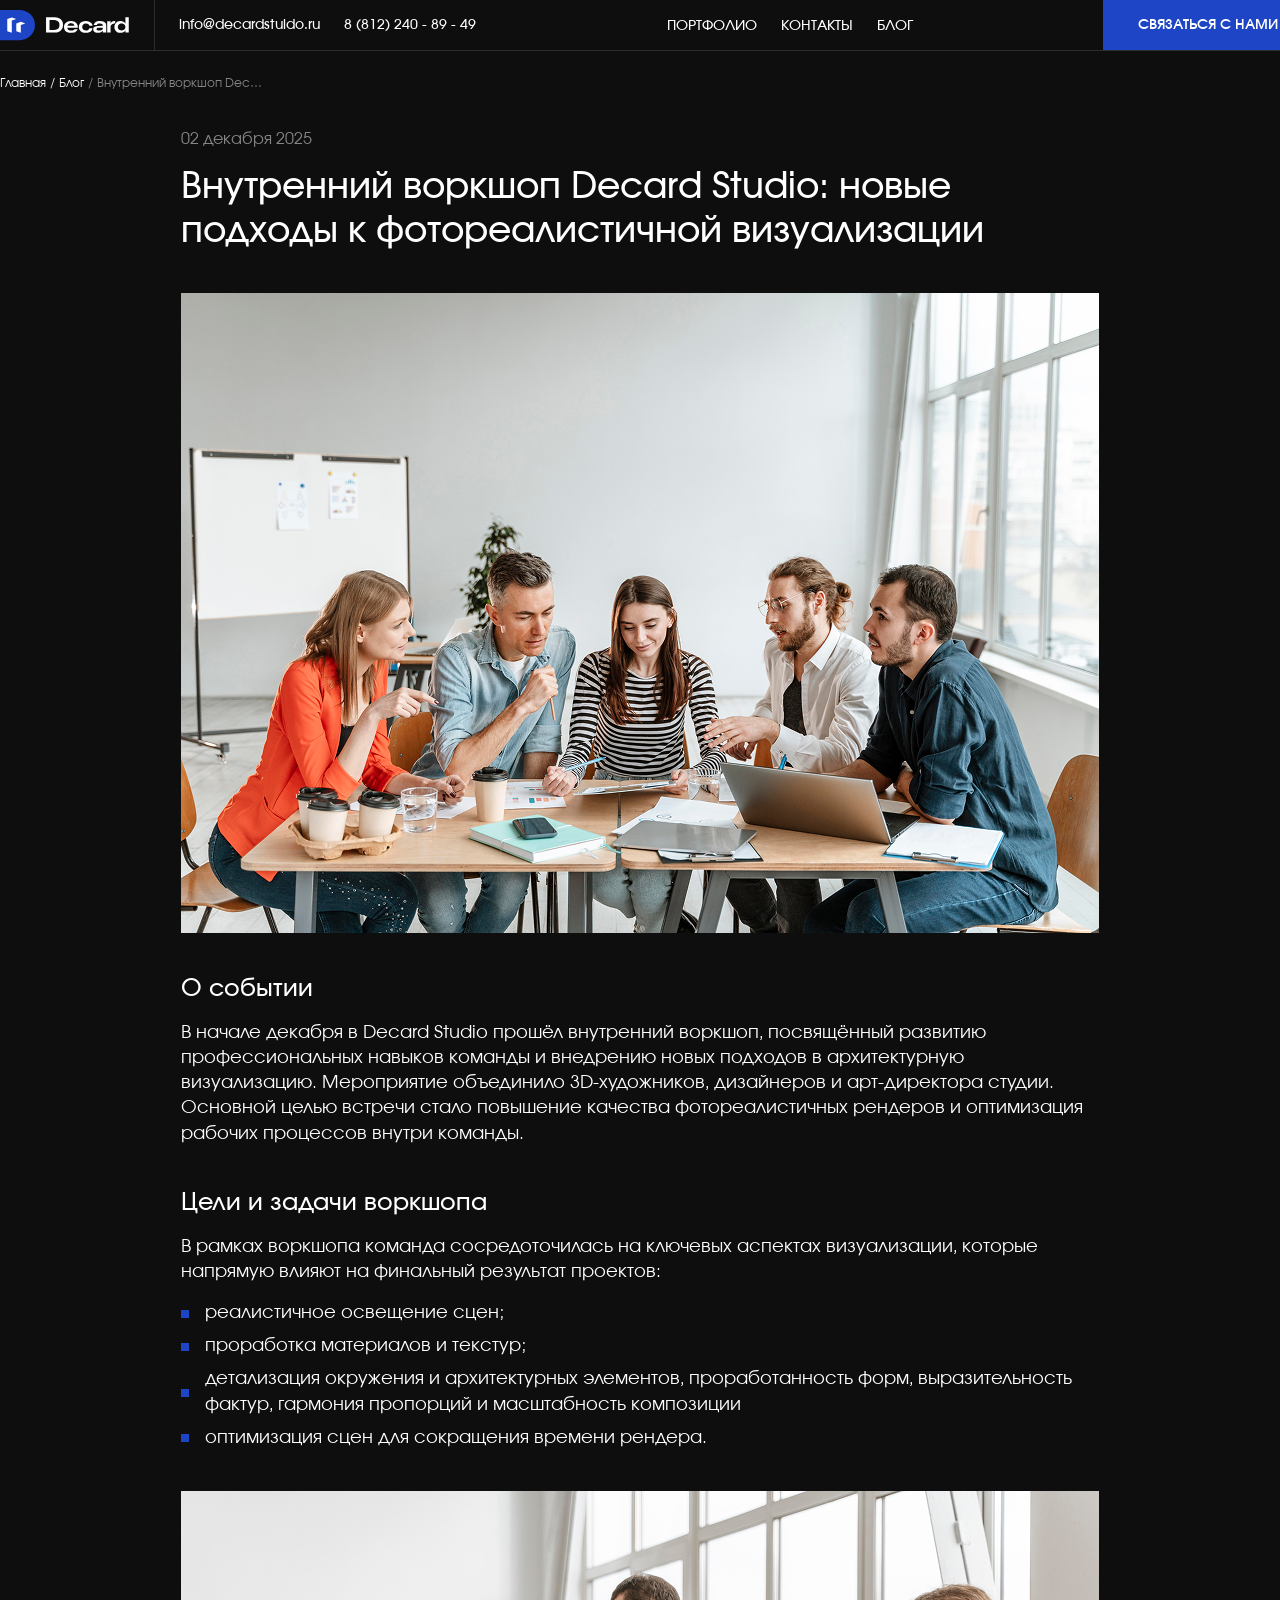
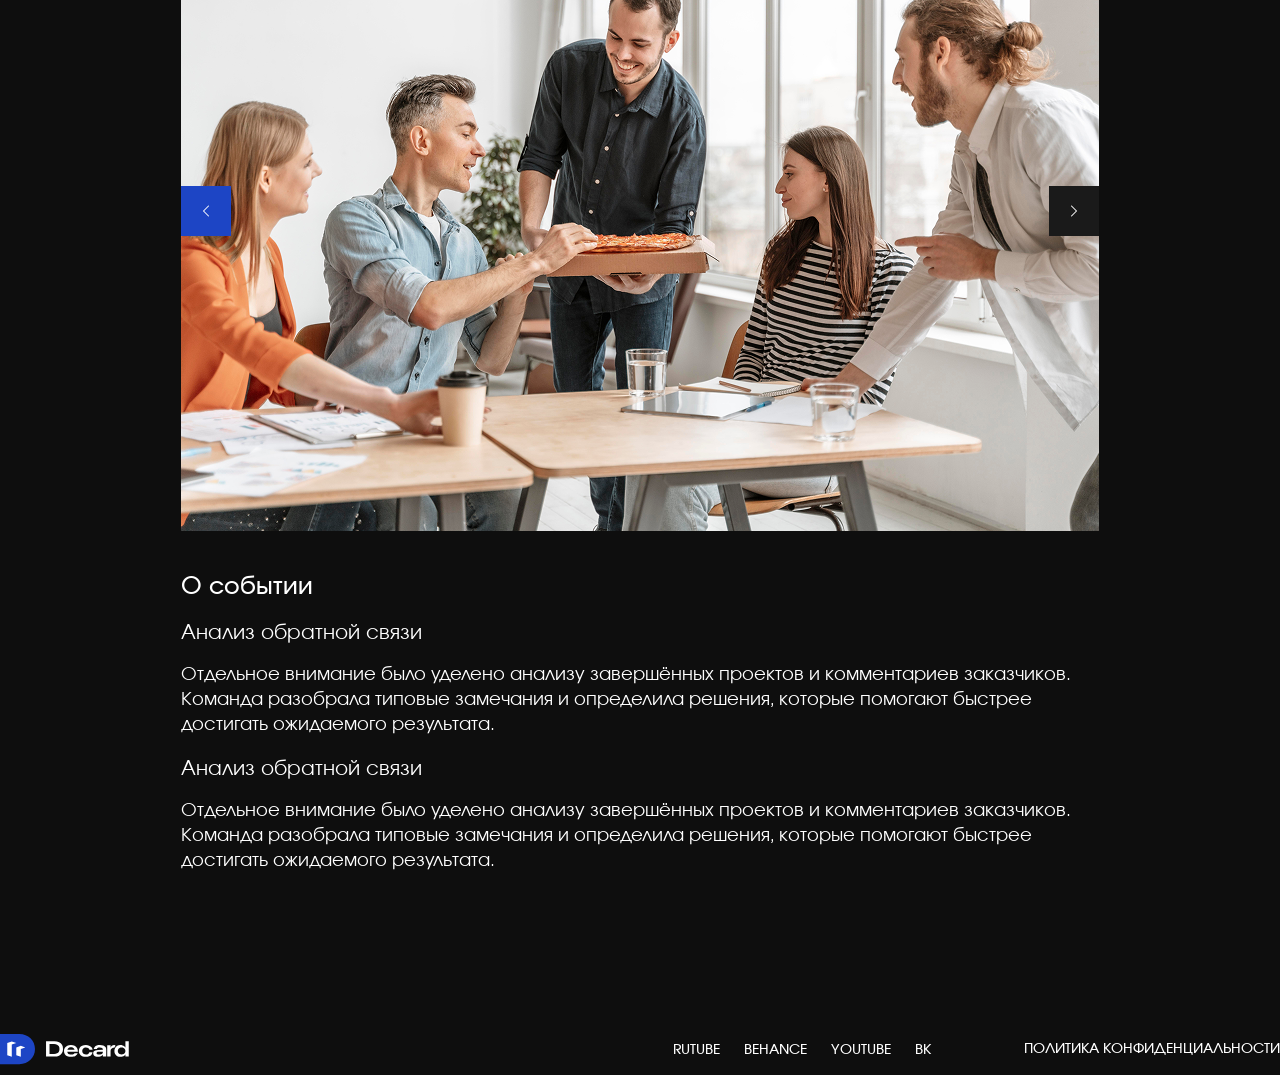
==== article.html @ 64c92d72 "added article" ====
<!DOCTYPE html>
<html lang="en">
<head>
    <meta charset="UTF-8">
    <meta name="viewport" content="width=device-width, initial-scale=1.0">
    <link rel="stylesheet" href="global.css">
    <link rel="stylesheet" href="article.css">
    <link rel="stylesheet" href="header.css">
    <link rel="stylesheet" href="footer.css">
    <title>Decard</title>
</head>
<body>
<header class="header">
    <div class="container">
        <div class="header-wrapper">
            <img src="assets/images/header-logo.svg" alt="">
            <div class="header-separator"></div>
            <a href="mailto:info@decardstuido.ru">info@decardstuido.ru</a>
            <a href="tel:8(812)240-89-49">8 (812) 240 - 89 - 49</a></div>
        <nav>
            <ul class="header-list">
                <li><a href="">ПОРТФОЛИО</a></li>
                <li><a href="">КОНТАКТЫ</a></li>
                <li><a href="">БЛОГ</a></li>
            </ul>
        </nav>
        <button class="header-btn" type="button" data-modal-open="contact">связаться с нами</button>

        <div class="modal" id="contact-modal" aria-hidden="true">
            <div class="modal__overlay" data-modal-close tabindex="-1"></div>

            <div class="modal__dialog" role="dialog" aria-modal="true" aria-labelledby="contact-modal-title">
                <button class="modal__close" type="button" aria-label="Закрыть" data-modal-close>
                    <svg width="35" height="35" viewBox="0 0 35 35" fill="none" xmlns="http://www.w3.org/2000/svg">
                        <path d="M33.7492 0.750013L0.75084 33.7483M0.750841 0.750012L33.7492 33.7483" stroke="white"
                              stroke-width="1.5" stroke-linecap="round" stroke-linejoin="round"/>
                    </svg>
                </button>

                <div class="modal__content">
                    <div class="modal__kicker">готовы обсудить задачу?</div>
                    <h2 class="modal__title" id="contact-modal-title">
                        Оставьте заявку —<br/>
                        мы подберём решение<br/>
                        и предложим оптимальную стоимость.
                    </h2>

                    <form class="modal__form">
                        <label class="modal__field">
                            <input type="text" name="name" placeholder="Ваше имя" autocomplete="name"/>
                        </label>

                        <label class="modal__field">
                            <input type="tel" name="phone" placeholder="Ваш телефон" autocomplete="tel"/>
                        </label>

                        <label class="modal__agree">
                            <input type="checkbox"/>
                            <span>
            Я даю согласие на обработку персональных данных, файлов cookie, принимаю условия Соглашения об обработке персональных данных пользователей и разрешаю передачу данных сервису «Яндекс.Метрика».
          </span>
                        </label>

                        <button class="modal__submit" type="submit">отправить</button>
                    </form>
                </div>
            </div>
        </div>
    </div>
</header>
<main>
    <div class="container">
        <div class="links-wrapper article-links">
            <a href="index.html">Главная</a>
            <span>/</span>
            <a href="blog.html">Блог</a>
            <span class="last">/</span>
            <a href="blog.html">Внутренний воркшоп Decard Studio: новые подходы к фотореалистичной визуализации</a>
        </div>
    </div>
    <section class="article">
        <div class="container">
            <div class="article-wrapper">
                <div>
                    <span class="article-data">02 декабря 2025</span>
                    <h2 class="article-title">Внутренний воркшоп Decard Studio: новые подходы к фотореалистичной
                        визуализации</h2>
                </div>
                <img src="assets/images/article-1.png" alt="">
                <div><h3 class="article-subtitle">О событии</h3>
                    <p class="article-desc">В начале декабря в Decard Studio прошёл внутренний воркшоп, посвящённый
                        развитию
                        профессиональных навыков команды и внедрению новых подходов в архитектурную визуализацию.
                        Мероприятие объединило 3D-художников, дизайнеров и арт-директора студии.
                        Основной целью встречи стало повышение качества фотореалистичных рендеров и оптимизация рабочих
                        процессов внутри команды.</p></div>
                <div><h3 class="article-subtitle">Цели и задачи воркшопа</h3>
                    <p class="article-desc">В рамках воркшопа команда сосредоточилась на ключевых аспектах визуализации,
                        которые напрямую влияют на финальный результат проектов:</p>
                    <ul class="article-list">
                        <li>реалистичное освещение сцен;</li>
                        <li>проработка материалов и текстур;</li>
                        <li>детализация окружения и архитектурных элементов, проработанность форм, выразительность
                            фактур,
                            гармония пропорций и масштабность композиции
                        </li>
                        <li>оптимизация сцен для сокращения времени рендера.</li>
                    </ul>
                </div>
                <img src="assets/images/article-2.png" alt="">
                <div>
                    <h3 class="article-subtitle">О событии</h3>
                    <h4 class="article-text">Анализ обратной связи</h4>
                    <p class="article-desc">Отдельное внимание было уделено анализу завершённых проектов и комментариев
                        заказчиков. Команда разобрала типовые замечания и определила решения, которые помогают быстрее
                        достигать ожидаемого результата.</p>
                    <h4 class="article-text">Анализ обратной связи</h4>
                    <p class="article-desc">Отдельное внимание было уделено анализу завершённых проектов и комментариев
                        заказчиков. Команда разобрала типовые замечания и определила решения, которые помогают быстрее
                        достигать ожидаемого результата.</p></div>
            </div>
        </div>
    </section>
</main>
<footer class="footer">
    <div class="container">
        <img src="assets/images/header-logo.svg" alt="">
        <div class="footer-wrapper">
            <ul class="footer-list">
                <li><a href="">RUTUBE</a></li>
                <li><a href="">BEHANCE</a></li>
                <li><a href="">YOUTUBE</a></li>
                <li><a href="">ВК</a></li>
            </ul>
            <a class="footer-politics" href="">Политика конфиденциальности</a></div>
    </div>
</footer>
<script src="modal.js"></script>
</body>
</html>
---- global.css ----
* {
    padding: 0;
    margin: 0;
    box-sizing: border-box;
}

a {
    text-decoration: none;
    color: inherit;
}

ul {
    list-style: none;
}

input {
    border: none;
    background: none;
    font-family: Involve, sans-serif;
    outline: none;
}

button {
    border: none;
    background: none;
    font-family: Involve, sans-serif;
    cursor: pointer;
}

html {
    scroll-behavior: smooth;
}

:root {
    --color-main-white: #fff;
    --color-line-border: #2d2d2d;
    --color-bg-black: #0e0e0e;
    --color-main-decard: #1d45c5;
    --color-text-secondary: #868686;
    --color-text-disableinput: rgba(255, 255, 255, 0.3);
    --color-red: #ed2e23;
    --color-line-tag: #454545;
    --color-btn-arrow: #1a1a1a;
}

@font-face {
    font-family: 'Involve';
    src: url('assets/fonts/Involve-Regular.woff2') format('woff2');
    font-weight: 400;
    font-style: normal;
}

@font-face {
    font-family: 'Involve';
    src: url('assets/fonts/Involve-Medium.woff2') format('woff2');
    font-weight: 500;
    font-style: normal;
}

@font-face {
    font-family: 'Involve';
    src: url('assets/fonts/Involve-SemiBold.woff2') format('woff2');
    font-weight: 600;
    font-style: normal;
}

body {
    font-family: 'Involve' , sans-serif;
    background: var(--color-bg-black);
}

.container {
    margin: 0 auto;
    max-width: 1856px;
}

.links-wrapper {
    margin-top: 32px;
    display: flex;
    gap: 4px;
}

.links-wrapper a {
    font-weight: 400;
    font-size: 14px;
    color: var(--color-main-white);
}

.links-wrapper span {
    font-weight: 400;
    font-size: 14px;
    color: var(--color-main-white);
}

.links-wrapper .last {
    font-weight: 400;
    font-size: 14px;
    color: var(--color-text-secondary);
}

.links-wrapper a:last-child {
    font-weight: 400;
    font-size: 14px;
    color: var(--color-text-secondary);
}

.title {
    margin-top: 32px;
    font-weight: 500;
    font-size: 48px;
    line-height: 120%;
    color: var(--color-main-white);
}

@media screen and (max-width: 1920px) {
    .container {
        max-width: 1376px;
    }

    .links-wrapper {
        margin-top: 24px;
    }

    .links-wrapper a {
        font-size: 12px;
    }

    .links-wrapper span {
        font-size: 12px;
    }

    .links-wrapper .last {
        font-size: 12px;
    }

    .links-wrapper a:last-child {
        font-size: 12px;
    }

    .title {
        margin-top: 19px;
        font-size: 40px;
    }
}
---- article.css ----
.article-links {
    width: 276px;
}

.article-links a:last-child {
    overflow: hidden;
    text-overflow: ellipsis;
    white-space: nowrap;
    flex: 1;
}

.article {
    margin-top: 29px;
    margin-bottom: 150px;
}

.article-wrapper {
    margin: 0 auto;
    max-width: 918px;
    display: flex;
    flex-direction: column;
    gap: 40px;
}

.article-data {
    font-weight: 400;
    font-size: 16px;
    line-height: 140%;
    color: var(--color-text-secondary);
}

.article-title {
    margin-top: 16px;
    font-weight: 500;
    font-size: 36px;
    line-height: 120%;
    color: var(--color-main-white);
}

.article-subtitle {
    font-weight: 500;
    font-size: 24px;
    color: var(--color-main-white);
}

.article-desc {
    margin-top: 16px;
    font-weight: 400;
    font-size: 18px;
    line-height: 140%;
    color: var(--color-main-white);
}

.article-text {
    margin-top: 16px;
    font-weight: 400;
    font-size: 20px;
    line-height: 140%;
    color: var(--color-main-white);
}

.article-list {
    margin-top: 16px;
    font-weight: 400;
    font-size: 18px;
    line-height: 140%;
    color: var(--color-main-white);
    display: flex;
    flex-direction: column;
    gap: 8px;
}

.article-list li {
    padding-left: 24px;
    position: relative;
}

.article-list li::before {
    position: absolute;
    content: "";
    top: 50%;
    transform: translateY(-50%);
    left: 0;
    width: 8px;
    height: 8px;
    background: var(--color-main-decard);
}

@media screen and (max-width: 1920px) {
    .article-links {
        width: 267px;
    }

    .article {
        margin-top: 37px;
    }
}
---- header.css ----
.header {
    border-bottom: 1px solid var(--color-line-border);
}

.header .container {
    display: flex;
    justify-content: space-between;
    align-items: center;
}

.header-wrapper {
    display: flex;
    gap: 24px;
    align-items: center;
}

.header-wrapper a {
    font-weight: 500;
    font-size: 14px;
    text-align: right;
    color: var(--color-main-white);
}

.header-separator {
    background: var(--color-line-border);
    width: 1px;
    height: 50px;
}

.header-list {
    display: flex;
    gap: 24px;
    align-items: center;
}

.header-list a {
    font-weight: 500;
    font-size: 14px;
    color: var(--color-main-white);
}

.header-btn {
    margin-right: -32px;
    display: flex;
    align-items: center;
    justify-content: center;
    padding: 15px 0;
    width: 209px;
    height: 50px;
    font-weight: 600;
    font-size: 14px;
    text-transform: uppercase;
    text-align: center;
    color: var(--color-main-white);
    background: var(--color-main-decard);
}

.modal-open{
    overflow:hidden;
}

.modal{
    position:fixed;
    inset:0;
    z-index:9999;
    display:none;
}

.modal.is-open{
    display:block;
}

.modal__overlay{
    position:absolute;
    inset:0;
    background: rgba(14, 14, 14, 0.5);
}

.modal__dialog{
    position:absolute;
    top:0;
    right: 0;
    width:700px;
    height:100vh;
    background: var(--color-main-decard);
    overflow:hidden;
}

.modal__close{
    position:absolute;
    top:20px;
    right:32px;
    width:80px;
    height:80px;
    cursor:pointer;
}

.modal__content{
    padding:40px;
    height:100%;
    display:flex;
    flex-direction:column;
    gap:32px;
}

.modal__kicker{
    font-weight: 500;
    font-size: 16px;
    text-transform: uppercase;
    color: var(--color-main-white);
}

.modal__title{
    max-width: 555px;
    font-weight: 500;
    font-size: 40px;
    line-height: 120%;
    color: var(--color-main-white);
}

.modal__form{
    margin-top:auto;
    display:flex;
    flex-direction:column;
    gap:16px;
}

.modal__field input{
    width:100%;
    padding:35px 0 16px 0;
    border-bottom: 1px solid var(--color-main-white);
    font-weight: 400;
    font-size: 24px;
    line-height: 120%;
    color: var(--color-main-white);
}
.modal__field input::placeholder{
    color: var(--color-text-disableinput);
}

.modal__agree{
    margin-top:8px;
    display:flex;
    gap:12px;
    align-items:flex-start;
    font-weight: 400;
    font-size: 16px;
    line-height: 140%;
    color: var(--color-main-white);
}

.modal__submit{
    margin-top:16px;
    padding: 15px 0;
    display: flex;
    align-items: center;
    justify-content: center;
    font-weight: 600;
    font-size: 14px;
    text-transform: uppercase;
    text-align: center;
    color: var(--color-bg-black);
    background: var(--color-main-white);
    width: 209px;
    height: 50px;
}

@media screen and (max-width: 1920px) {

    .modal__dialog{
        width:600px;
    }

    .modal__close{
        right:20px;
        width:64px;
        height:64px;
    }

    .modal__close svg {
        width: 28px;
        height: 28px;
    }

    .modal__content{
        padding:32px;
        gap:16px;
    }

    .modal__kicker{
        font-size: 14px;
    }

    .modal__title{
        max-width: 464px;
        font-size: 32px;
    }

    .modal__form{
        gap:12px;
    }

    .modal__field input{
        padding:26px 0 12px 0;
        font-size: 18px;
    }

    .modal__agree{
        margin-top: 12px;
        gap:8px;
        font-size: 12px;
    }

    .modal__submit{
        margin-top:12px;
    }
}
---- footer.css ----
.footer {
    padding: 10px 0;
}

.footer .container {
    display: flex;
    align-items: center;
    justify-content: space-between;
}

.footer-wrapper {
    display: flex;
    align-items: center;
    gap: 392px;
}

.footer-politics {
    font-weight: 500;
    font-size: 14px;
    text-transform: uppercase;
    text-align: right;
    color: var(--color-main-white);
}

.footer-list {
    display: flex;
    gap: 24px;
    align-items: center;
}

.footer-list a {
    font-weight: 500;
    font-size: 14px;
    color: var(--color-main-white);
}

@media screen and (max-width: 1920px) {
    .footer-wrapper {
        gap: 93px;
    }
}
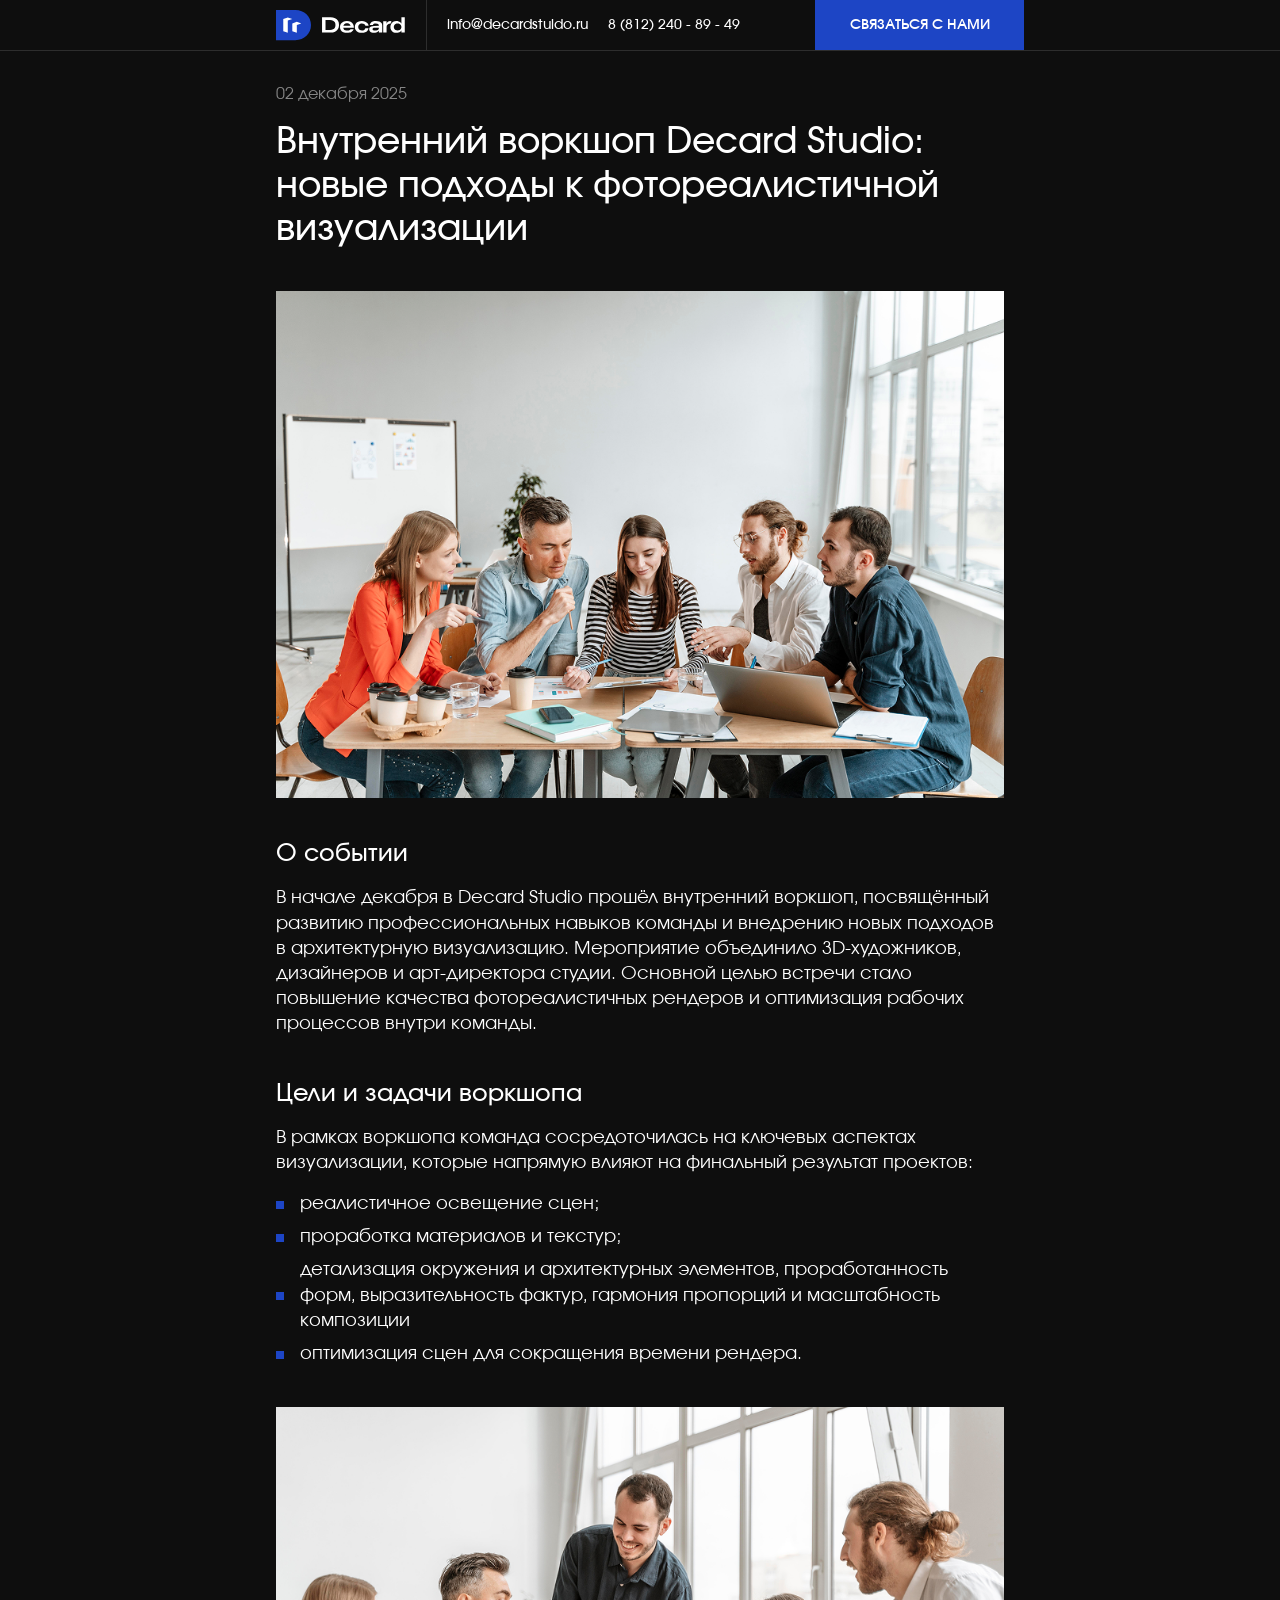
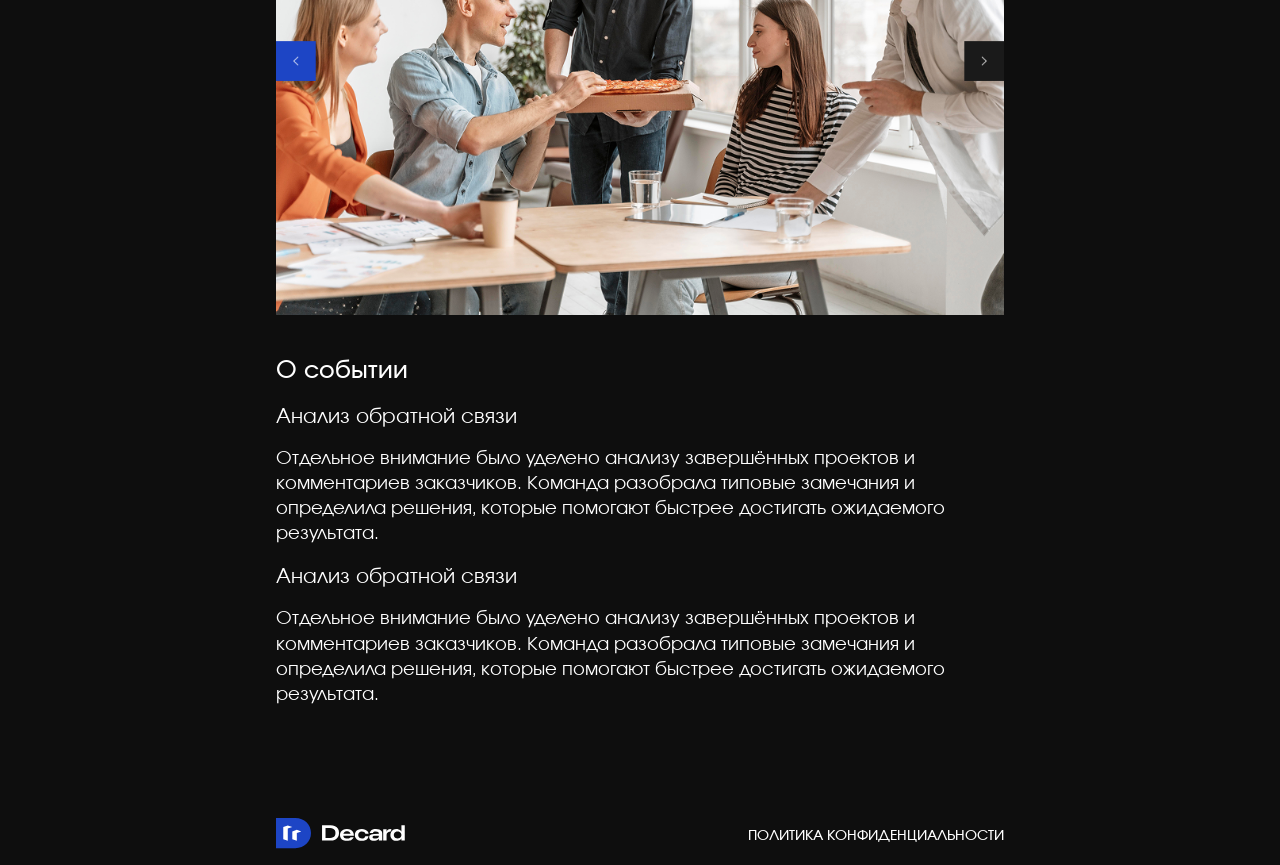
==== commit 36077ba3: "added mobile v-2" ====
--- a/article.html
+++ b/article.html
@@ -19,9 +19,9 @@
             <a href="tel:8(812)240-89-49">8 (812) 240 - 89 - 49</a></div>
         <nav>
             <ul class="header-list">
-                <li><a href="">ПОРТФОЛИО</a></li>
-                <li><a href="">КОНТАКТЫ</a></li>
-                <li><a href="">БЛОГ</a></li>
+                <li><a href="portfolio.html">ПОРТФОЛИО</a></li>
+                <li><a href="contacts.html">КОНТАКТЫ</a></li>
+                <li><a href="blog.html">БЛОГ</a></li>
             </ul>
         </nav>
         <button class="header-btn" type="button" data-modal-open="contact">связаться с нами</button>
@@ -124,17 +124,20 @@
 </main>
 <footer class="footer">
     <div class="container">
-        <img src="assets/images/header-logo.svg" alt="">
+        <picture>
+            <source media="(max-width:727px)" srcset="assets/images/header-logoMob.svg">
+            <img src="assets/images/header-logo.svg" alt="">
+        </picture>
         <div class="footer-wrapper">
             <ul class="footer-list">
-                <li><a href="">RUTUBE</a></li>
-                <li><a href="">BEHANCE</a></li>
-                <li><a href="">YOUTUBE</a></li>
-                <li><a href="">ВК</a></li>
+                <li><a href="https://rutube.ru/channel/27016904/">RUTUBE</a></li>
+                <li><a href="https://www.behance.net/decardstudio">BEHANCE</a></li>
+                <li><a href="https://www.youtube.com/channel/UC_WUnhmQpvnXn4dGqW0dFTA">YOUTUBE</a></li>
             </ul>
             <a class="footer-politics" href="">Политика конфиденциальности</a></div>
     </div>
 </footer>
+
 <script src="modal.js"></script>
 </body>
 </html>
--- a/global.css
+++ b/global.css
@@ -112,7 +112,77 @@
     color: var(--color-main-white);
 }
 
-@media screen and (max-width: 1920px) {
+.cookie{
+    position: fixed;
+    left: 20px;
+    bottom: 20px;
+    width: 930px;
+    z-index: 9999;
+    opacity: 0;
+    pointer-events: none;
+    transition: opacity .25s ease, transform .25s ease;
+}
+
+.cookie.is-open{
+    opacity: 1;
+    pointer-events: auto;
+}
+
+.cookie__content{
+    position: relative;
+    background: var(--color-main-decard);
+    color: var(--color-main-white);
+    padding: 32px 0 24px 32px;
+    display: grid;
+    gap: 24px;
+}
+
+.cookie__text{
+    font-weight: 400;
+    font-size: 20px;
+    line-height: 140%;
+    color: var(--color-main-white);
+    max-width: 776px;
+}
+
+.cookie__actions{
+    display: flex;
+    gap: 16px;
+}
+
+.cookie__btn{
+    height: 50px;
+    display: flex;
+    align-items: center;
+    justify-content: center;
+    width: 209px;
+    font-weight: 600;
+    font-size: 14px;
+    text-transform: uppercase;
+    text-align: center;
+    color: var(--color-bg-black);
+    background: var(--color-main-white);
+}
+
+.cookie__btn--ghost{
+    color: var(--color-main-white);
+    background: none;
+    border: 1px solid var(--color-main-white);
+}
+
+.cookie__close{
+    display: flex;
+    justify-content: center;
+    align-items: center;
+    position: absolute;
+    top: 20px;
+    right: 20px;
+    width: 48px;
+    height: 48px;
+    cursor: pointer;
+}
+
+@media screen and (max-width: 1919px) {
     .container {
         max-width: 1376px;
     }
@@ -142,3 +212,84 @@
         font-size: 40px;
     }
 }
+
+@media screen and (max-width: 1375px) {
+    .container {
+        max-width: 728px;
+    }
+
+    .links-wrapper {
+        display: none;
+    }
+
+    .title {
+        margin-top: 32px;
+        font-size: 40px;
+    }
+
+    .cookie{
+        width: 728px;
+    }
+
+    .cookie__content{
+        padding: 32px;
+    }
+
+    .cookie__text{
+        font-size: 14px;
+        max-width: 569px;
+    }
+
+}
+
+@media screen and (max-width: 727px) {
+    .container {
+        margin: 0 auto;
+        max-width: none;
+        padding: 0 20px;
+    }
+
+    .links-wrapper {
+        display: none;
+    }
+
+    .title {
+        margin-top: 32px;
+        font-size: 24px;
+    }
+
+    .cookie{
+        position: fixed;
+        left: 20px;
+        bottom: 20px;
+        max-width: 335px;
+    }
+
+    .cookie__content{
+        padding: 20px;
+        gap: 20px;
+    }
+
+    .cookie__text{
+        font-size: 14px;
+        max-width: 232px;
+    }
+
+    .cookie__actions{
+        gap: 20px;
+    }
+
+    .cookie__btn{
+        width: 138px;
+    }
+
+    .cookie__close{
+        right: 24px;
+        width: 32px;
+        height: 32px;
+    }
+
+    .cookie__close{
+        width: 15px;
+    }
+}
--- a/article.css
+++ b/article.css
@@ -94,4 +94,167 @@
     .article {
         margin-top: 37px;
     }
-}+}
+
+@media screen and (max-width: 1375px) {
+
+    .article {
+        margin-top: 32px;
+        margin-bottom: 100px;
+    }
+
+    .article-wrapper {
+        margin: 0 auto;
+        max-width: none;
+        display: flex;
+        flex-direction: column;
+        gap: 40px;
+    }
+
+    .article-data {
+        font-weight: 400;
+        font-size: 16px;
+        line-height: 140%;
+        color: var(--color-text-secondary);
+    }
+
+    .article-title {
+        margin-top: 16px;
+        font-weight: 500;
+        font-size: 36px;
+        line-height: 120%;
+        color: var(--color-main-white);
+    }
+
+    .article-subtitle {
+        font-weight: 500;
+        font-size: 24px;
+        color: var(--color-main-white);
+    }
+
+    .article-desc {
+        margin-top: 16px;
+        font-weight: 400;
+        font-size: 18px;
+        line-height: 140%;
+        color: var(--color-main-white);
+    }
+
+    .article-text {
+        margin-top: 16px;
+        font-weight: 400;
+        font-size: 20px;
+        line-height: 140%;
+        color: var(--color-main-white);
+    }
+
+    .article-list {
+        margin-top: 16px;
+        font-weight: 400;
+        font-size: 18px;
+        line-height: 140%;
+        color: var(--color-main-white);
+        display: flex;
+        flex-direction: column;
+        gap: 8px;
+    }
+
+    .article-list li {
+        padding-left: 24px;
+        position: relative;
+    }
+
+    .article-list li::before {
+        position: absolute;
+        content: "";
+        top: 50%;
+        transform: translateY(-50%);
+        left: 0;
+        width: 8px;
+        height: 8px;
+        background: var(--color-main-decard);
+    }
+
+}
+
+@media screen and (max-width: 727px) {
+
+    .article {
+        margin-top: 32px;
+        margin-bottom: 80px;
+    }
+
+    .article-wrapper {
+        margin: 0 auto;
+        max-width: none;
+        display: flex;
+        flex-direction: column;
+        gap: 32px;
+    }
+
+    .article-data {
+        font-weight: 400;
+        font-size: 14px;
+        line-height: 100%;
+        color: var(--color-text-secondary);
+    }
+
+    .article-title {
+        margin-top: 16px;
+        font-weight: 500;
+        font-size: 24px;
+        line-height: 100%;
+        color: var(--color-main-white);
+    }
+
+    .article-subtitle {
+        font-weight: 500;
+        font-size: 20px;
+        line-height: 120%;
+        color: var(--color-main-white);
+    }
+
+    .article-desc {
+        margin-top: 16px;
+        font-weight: 400;
+        font-size: 16px;
+        line-height: 140%;
+        color: var(--color-main-white);
+    }
+
+    .article-text {
+        margin-top: 16px;
+        font-weight: 400;
+        font-size: 18px;
+        line-height: 100%;
+        color: var(--color-main-white);
+    }
+
+    .article-list {
+        margin-top: 16px;
+        font-weight: 400;
+        font-size: 16px;
+        line-height: 140%;
+        color: var(--color-main-white);
+        display: flex;
+        flex-direction: column;
+        gap: 12px;
+    }
+
+    .article-list li {
+        padding-left: 24px;
+        position: relative;
+    }
+
+    .article-list li::before {
+        position: absolute;
+        content: "";
+        top: 50%;
+        transform: translateY(-50%);
+        left: 0;
+        width: 8px;
+        height: 8px;
+        background: var(--color-main-decard);
+    }
+
+}
--- a/header.css
+++ b/header.css
@@ -87,6 +87,9 @@
 }
 
 .modal__close{
+    display: flex;
+    justify-content: center;
+    align-items: center;
     position:absolute;
     top:20px;
     right:32px;
@@ -135,6 +138,9 @@
     color: var(--color-main-white);
 }
 .modal__field input::placeholder{
+    font-weight: 400;
+    font-size: 24px;
+    line-height: 120%;
     color: var(--color-text-disableinput);
 }
 
@@ -205,6 +211,10 @@
         font-size: 18px;
     }
 
+    .modal__field input::placeholder{
+        font-size: 18px;
+    }
+
     .modal__agree{
         margin-top: 12px;
         gap:8px;
@@ -214,4 +224,195 @@
     .modal__submit{
         margin-top:12px;
     }
+}
+
+@media screen and (max-width: 1375px) {
+
+    .header .container {
+        display: flex;
+        justify-content: space-between;
+        align-items: center;
+    }
+
+    .header-wrapper {
+        gap: 20px;
+    }
+
+    .header-list {
+        display: none;
+    }
+
+    .header-btn {
+        margin-right: -20px;
+    }
+
+    .modal__dialog{
+        width:100%;
+        height:100vh;
+        background: var(--color-main-decard);
+        overflow:hidden;
+    }
+
+    .modal__close{
+        top:20px;
+        right:20px;
+        width:64px;
+        height:64px;
+    }
+
+    .modal__content{
+        padding:32px 20px 20px 20px;
+        height:100%;
+        gap:16px;
+    }
+
+    .modal__kicker{
+        padding-left: 12px;
+        font-size: 14px;
+    }
+
+    .modal__title{
+        padding-left: 12px;
+        max-width: none;
+        width: 81%;
+        font-size: 44px;
+    }
+
+    .modal__form{
+        margin-top:auto;
+        gap:12px;
+    }
+
+    .modal__field input{
+        width:100%;
+        padding:26px 0 12px 0;
+        font-size: 18px;
+    }
+
+    .modal__agree{
+        margin-top:12px;
+        gap:8px;
+        font-size: 12px;
+    }
+
+    .modal__submit{
+        margin-top:12px;
+    }
+}
+
+@media screen and (max-width: 727px) {
+
+    .header {
+        display: none;
+    }
+
+    .header .container {
+        display: flex;
+        justify-content: space-between;
+        align-items: center;
+    }
+
+    .header-wrapper {
+        display: flex;
+        gap: 24px;
+        align-items: center;
+    }
+
+    .header-wrapper a {
+        font-weight: 500;
+        font-size: 14px;
+        text-align: right;
+        color: var(--color-main-white);
+    }
+
+    .header-separator {
+        background: var(--color-line-border);
+        width: 1px;
+        height: 50px;
+    }
+
+    .header-list {
+        display: flex;
+        gap: 24px;
+        align-items: center;
+    }
+
+    .header-list a {
+        font-weight: 500;
+        font-size: 14px;
+        color: var(--color-main-white);
+    }
+
+    .header-btn {
+        margin-right: -32px;
+        display: flex;
+        align-items: center;
+        justify-content: center;
+        padding: 15px 0;
+        width: 209px;
+        height: 50px;
+        font-weight: 600;
+        font-size: 14px;
+        text-transform: uppercase;
+        text-align: center;
+        color: var(--color-main-white);
+        background: var(--color-main-decard);
+    }
+
+    .modal__dialog{
+        width:100%;
+        height:100vh;
+    }
+
+    .modal__close{
+        top:20px;
+        right:20px;
+        width:48px;
+        height:48px;
+    }
+
+    .modal__content{
+        padding:68px 20px 20px 20px;
+        gap:16px;
+    }
+
+    .modal__kicker{
+        padding-left: 0;
+        font-size: 14px;
+    }
+
+    .modal__title{
+        padding-left: 0;
+        max-width: none;
+        width: 100%;
+        font-size: 28px;
+        line-height: 110%;
+    }
+
+    .modal__form{
+        gap:12px;
+    }
+
+    .modal__field input{
+        padding:26px 0 12px 0;
+        font-size: 18px;
+    }
+
+    .modal__field input::placeholder{
+        font-size: 18px;
+    }
+
+    .modal__agree{
+        margin-top:12px;
+        gap:8px;
+        font-size: 12px;
+        line-height: 100%;
+    }
+
+    .modal__submit{
+        margin-top:12px;
+        font-size: 14px;
+        width: 209px;
+        height: 50px;
+    }
 }
--- a/footer.css
+++ b/footer.css
@@ -11,7 +11,7 @@
 .footer-wrapper {
     display: flex;
     align-items: center;
-    gap: 392px;
+    gap: 433px;
 }
 
 .footer-politics {
@@ -36,6 +36,17 @@
 
 @media screen and (max-width: 1920px) {
     .footer-wrapper {
-        gap: 93px;
+        gap: 194px;
     }
+}
+
+@media screen and (max-width: 1375px) {
+
+    .footer-list {
+        display: none;
+    }
+}
+
+@media screen and (max-width: 727px) {
+
 }
